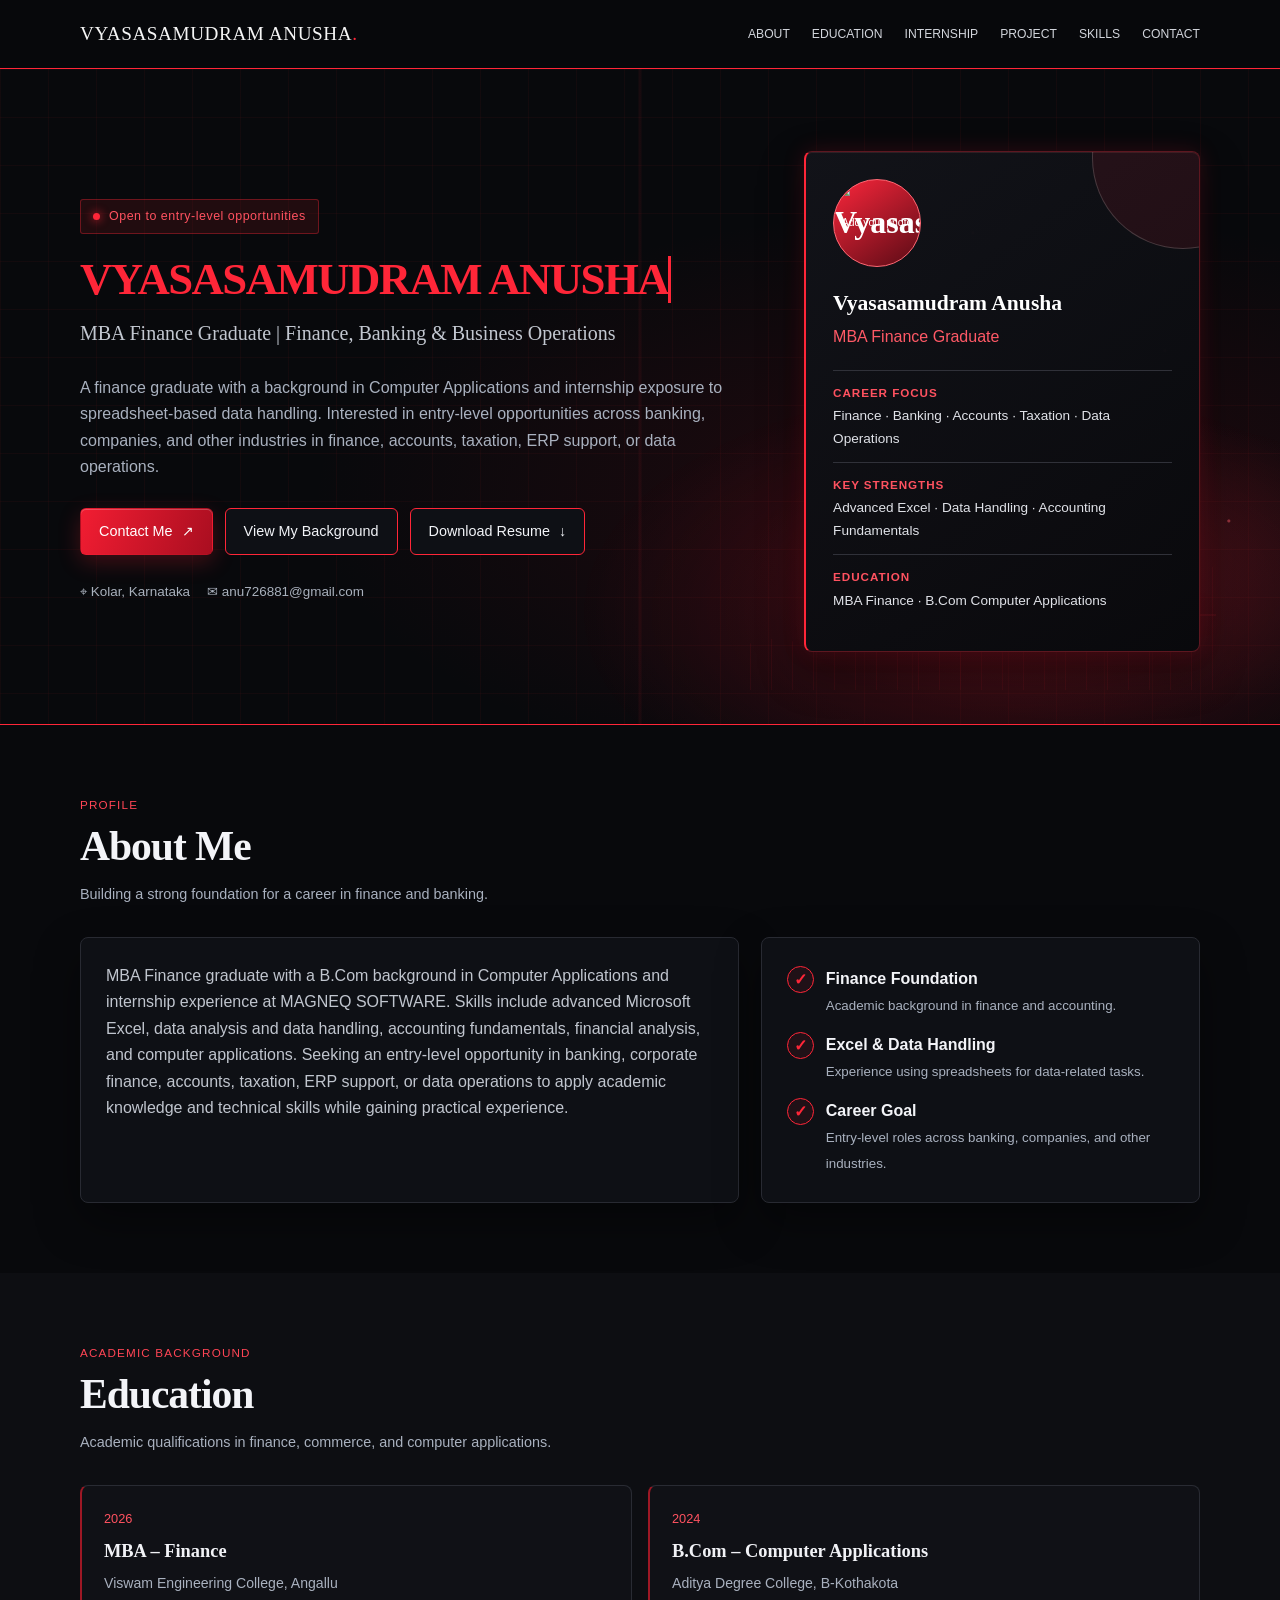
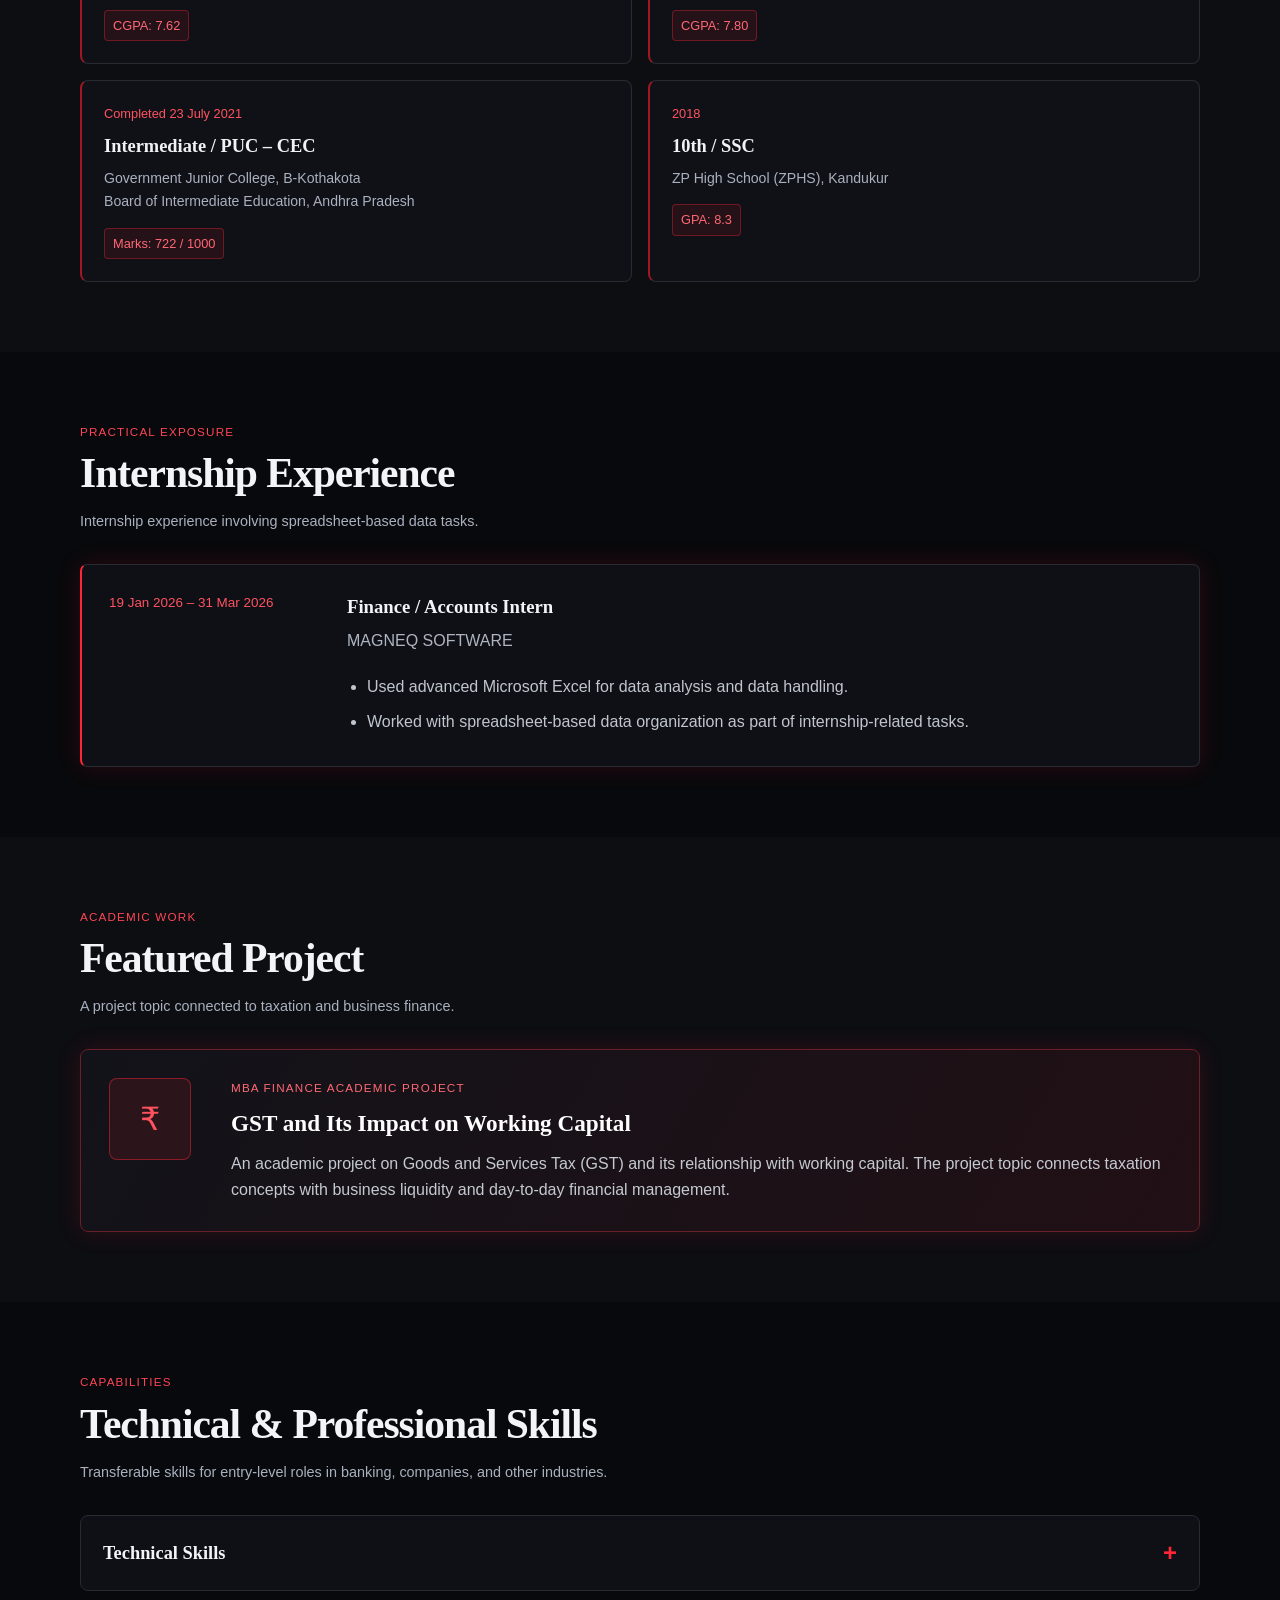
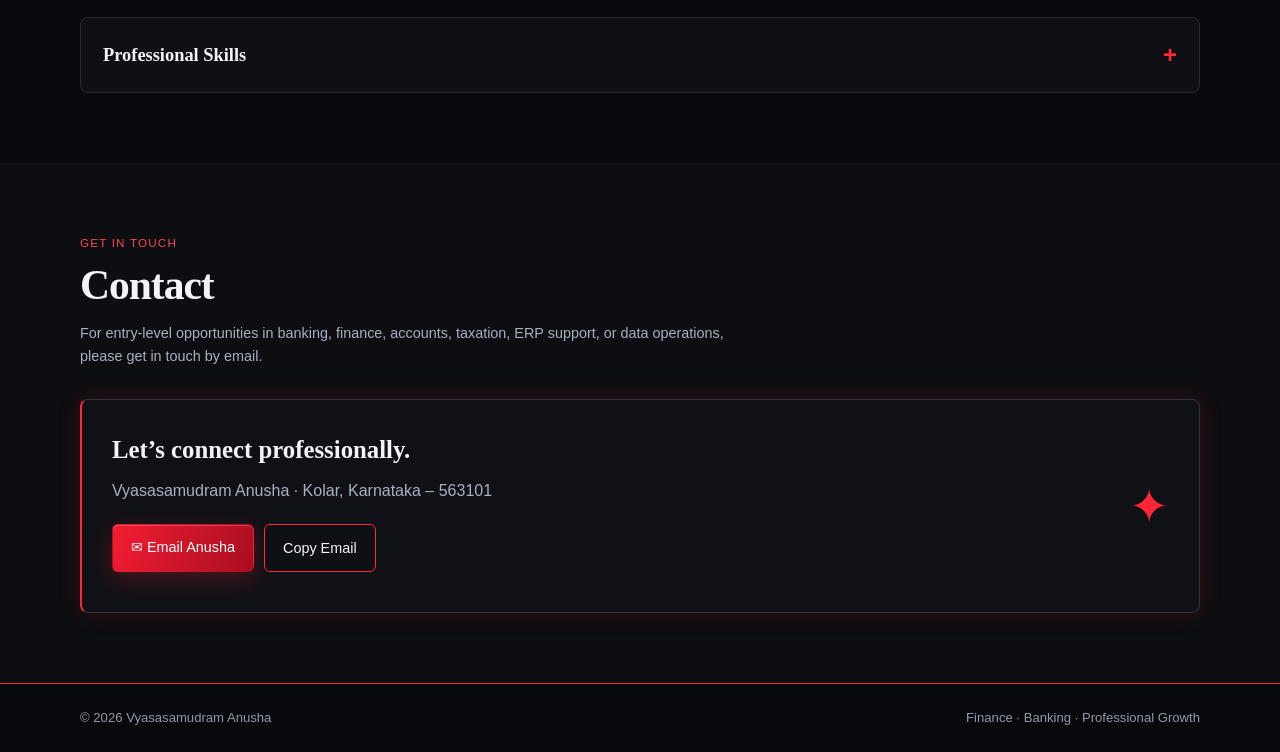
==== index.html @ e020b52f "Update and rename anusha_finance_portfolio.html to index.html" ====
<!DOCTYPE html>
<html lang="en">
<head>
  <meta charset="UTF-8" />
  <meta name="viewport" content="width=device-width, initial-scale=1.0" />
  <meta name="description" content="Portfolio of Vyasasamudram Anusha, MBA Finance graduate seeking opportunities in banking and financial services." />
  <title>VYASASAMUDRAM ANUSHA | Finance Portfolio</title>
  <link rel="stylesheet" href="styles.css" />
</head>
<body>
  <header>
    <div class="container nav">
      <a class="brand" href="#home">VYASASAMUDRAM ANUSHA<span>.</span></a>
      <button class="menu-button" id="menuButton" aria-label="Open navigation" aria-expanded="false">☰ Menu</button>
      <nav class="nav-links" id="navLinks" aria-label="Main navigation">
        <a href="#about">About</a>
        <a href="#education">Education</a>
        <a href="#experience">Internship</a>
        <a href="#project">Project</a>
        <a href="#skills">Skills</a>
        <a href="#contact">Contact</a>
      </nav>
    </div>
  </header>

  <main>
    <section class="hero" id="home">
      <div class="container hero-grid">
        <div>
          <div class="eyebrow">Open to entry-level opportunities</div>
          <h1><span class="typewriter">VYASASAMUDRAM ANUSHA</span></h1>
          <p class="hero-subtitle">MBA Finance Graduate | Finance, Banking &amp; Business Operations</p>
          <p style="color:var(--muted);max-width:650px">A finance graduate with a background in Computer Applications and internship exposure to spreadsheet-based data handling. Interested in entry-level opportunities across banking, companies, and other industries in finance, accounts, taxation, ERP support, or data operations.</p>
          <div class="hero-actions">
            <a class="btn btn-primary" href="tel:+919059560524">Contact Me <span aria-hidden="true">↗</span></a>
            <a class="btn btn-secondary" href="#education">View My Background</a>
            <a class="btn btn-secondary" href="resume.pdf" download>Download Resume <span aria-hidden="true">↓</span></a>
          </div>
          <div class="quick-info">
            <span>⌖ Kolar, Karnataka</span>
            <span>✉ anu726881@gmail.com</span>
          </div>
        </div>
        <aside class="profile-card" aria-label="Profile summary">
          <div class="avatar photo-placeholder">
            <img id="profilePhoto" src="your-photo.jpg" alt="Vyasasamudram Anusha" />
            <span>Add your photo</span>
          </div>
          <h2>Vyasasamudram Anusha</h2>
          <p class="role">MBA Finance Graduate</p>
          <div class="profile-line"><strong>Career Focus</strong>Finance · Banking · Accounts · Taxation · Data Operations</div>
          <div class="profile-line"><strong>Key Strengths</strong>Advanced Excel · Data Handling · Accounting Fundamentals</div>
          <div class="profile-line"><strong>Education</strong>MBA Finance · B.Com Computer Applications</div>
        </aside>
      </div>
    </section>

    <section id="about">
      <div class="container">
        <div class="section-heading">
          <div class="kicker">Profile</div>
          <h2 class="section-title">About Me</h2>
          <p>Building a strong foundation for a career in finance and banking.</p>
        </div>
        <div class="about-grid">
          <div class="panel">
            <p>MBA Finance graduate with a B.Com background in Computer Applications and internship experience at MAGNEQ SOFTWARE. Skills include advanced Microsoft Excel, data analysis and data handling, accounting fundamentals, financial analysis, and computer applications. Seeking an entry-level opportunity in banking, corporate finance, accounts, taxation, ERP support, or data operations to apply academic knowledge and technical skills while gaining practical experience.</p>
          </div>
          <div class="panel">
            <div class="focus-list">
              <div class="focus-item"><span class="check">✓</span><div><strong>Finance Foundation</strong><small>Academic background in finance and accounting.</small></div></div>
              <div class="focus-item"><span class="check">✓</span><div><strong>Excel &amp; Data Handling</strong><small>Experience using spreadsheets for data-related tasks.</small></div></div>
              <div class="focus-item"><span class="check">✓</span><div><strong>Career Goal</strong><small>Entry-level roles across banking, companies, and other industries.</small></div></div>
            </div>
          </div>
        </div>
      </div>
    </section>

    <section id="education" style="background:#edf2f8">
      <div class="container">
        <div class="section-heading">
          <div class="kicker">Academic Background</div>
          <h2 class="section-title">Education</h2>
          <p>Academic qualifications in finance, commerce, and computer applications.</p>
        </div>
        <div class="education-grid">
          <article class="edu-card">
            <div class="year">2026</div>
            <h3>MBA – Finance</h3>
            <p>Viswam Engineering College, Angallu</p>
            <span class="score">CGPA: 7.62</span>
          </article>
          <article class="edu-card">
            <div class="year">2024</div>
            <h3>B.Com – Computer Applications</h3>
            <p>Aditya Degree College, B-Kothakota</p>
            <span class="score">CGPA: 7.80</span>
          </article>
          <article class="edu-card">
            <div class="year">Completed 23 July 2021</div>
            <h3>Intermediate / PUC – CEC</h3>
            <p>Government Junior College, B-Kothakota<br>Board of Intermediate Education, Andhra Pradesh</p>
            <span class="score">Marks: 722 / 1000</span>
          </article>
          <article class="edu-card">
            <div class="year">2018</div>
            <h3>10th / SSC</h3>
            <p>ZP High School (ZPHS), Kandukur</p>
            <span class="score">GPA: 8.3</span>
          </article>
        </div>
      </div>
    </section>

    <section id="experience">
      <div class="container">
        <div class="section-heading">
          <div class="kicker">Practical Exposure</div>
          <h2 class="section-title">Internship Experience</h2>
          <p>Internship experience involving spreadsheet-based data tasks.</p>
        </div>
        <article class="experience-card">
          <div class="experience-date">19 Jan 2026 – 31 Mar 2026</div>
          <div>
            <h3>Finance / Accounts Intern</h3>
            <div class="company">MAGNEQ SOFTWARE</div>
            <ul class="clean">
              <li>Used advanced Microsoft Excel for data analysis and data handling.</li>
              <li>Worked with spreadsheet-based data organization as part of internship-related tasks.</li>
            </ul>
          </div>
        </article>
      </div>
    </section>

    <section id="project" style="background:#edf2f8">
      <div class="container">
        <div class="section-heading">
          <div class="kicker">Academic Work</div>
          <h2 class="section-title">Featured Project</h2>
          <p>A project topic connected to taxation and business finance.</p>
        </div>
        <article class="project-card">
          <div class="project-icon" aria-hidden="true">₹</div>
          <div>
            <div class="kicker">MBA Finance Academic Project</div>
            <h3>GST and Its Impact on Working Capital</h3>
            <p>An academic project on Goods and Services Tax (GST) and its relationship with working capital. The project topic connects taxation concepts with business liquidity and day-to-day financial management.</p>
          </div>
        </article>
      </div>
    </section>

    <section id="skills">
      <div class="container">
        <div class="section-heading">
          <div class="kicker">Capabilities</div>
          <h2 class="section-title">Technical &amp; Professional Skills</h2>
          <p>Transferable skills for entry-level roles in banking, companies, and other industries.</p>
        </div>
        <div class="skill-groups">
          <details class="skill-group">
            <summary>Technical Skills</summary>
            <div class="skill-category">
              <h4>Office, Data &amp; Computer Tools</h4>
              <div class="skills-wrap">
                <span class="skill primary">Advanced Microsoft Excel</span>
                <span class="skill">Microsoft Word</span>
                <span class="skill">Microsoft PowerPoint</span>
                <span class="skill">Microsoft Outlook</span>
                <span class="skill">Microsoft Office Suite</span>
                <span class="skill primary">Data Analysis &amp; Data Handling</span>
                <span class="skill">Spreadsheet Data Organization</span>
                <span class="skill">Computer Applications</span>
              </div>
            </div>
            <div class="skill-category">
              <h4>Finance, Accounts &amp; Taxation</h4>
              <div class="skills-wrap">
                <span class="skill">Accounting Fundamentals</span>
                <span class="skill">Financial Analysis</span>
                <span class="skill">Financial Statement Analysis</span>
                <span class="skill">Corporate Finance Fundamentals</span>
                <span class="skill">Cost &amp; Management Accounting</span>
                <span class="skill">GST &amp; Taxation Concepts</span>
                <span class="skill">Working Capital Management</span>
                <span class="skill">Banking Operations Knowledge</span>
              </div>
            </div>
            <div class="skill-category">
              <h4>ERP &amp; Accounting Systems</h4>
              <div class="skills-wrap">
                <span class="skill">Tally / Accounting Software</span>
                <span class="skill">ERP Systems: Foundational Knowledge</span>
              </div>
            </div>
          </details>
          <details class="skill-group">
            <summary>Professional Skills</summary>
            <div class="skills-wrap">
              <span class="skill">Attention to Detail</span>
              <span class="skill">Analytical Thinking</span>
              <span class="skill">Communication Skills</span>
              <span class="skill">Teamwork &amp; Collaboration</span>
              <span class="skill">Time Management</span>
            </div>
          </details>
        </div>
      </div>
    </section>

    <section id="contact" style="background:#edf2f8">
      <div class="container">
        <div class="section-heading">
          <div class="kicker">Get in Touch</div>
          <h2 class="section-title">Contact</h2>
          <p>For entry-level opportunities in banking, finance, accounts, taxation, ERP support, or data operations, please get in touch by email.</p>
        </div>
        <div class="contact-box">
          <div>
            <h3>Let’s connect professionally.</h3>
            <p>Vyasasamudram Anusha · Kolar, Karnataka – 563101</p>
            <div class="contact-links">
              <a class="btn btn-primary" href="mailto:anu726881@gmail.com?subject=Career%20Opportunity">✉ Email Anusha</a>
              <button class="btn btn-secondary" id="copyEmail" type="button">Copy Email</button>
            </div>
            <p id="copyStatus" role="status" aria-live="polite" style="margin-top:10px;font-size:.9rem"></p>
          </div>
          <div style="color:var(--blue);font-size:3rem" aria-hidden="true">✦</div>
        </div>
      </div>
    </section>
  </main>

  <footer>
    <div class="container">
      <span>© <span id="year"></span> Vyasasamudram Anusha</span>
      <span>Finance · Banking · Professional Growth</span>
    </div>
  </footer>

  <script src="script.js" defer></script>
</body>
</html>
---- styles.css ----
:root {
  color-scheme: dark;
  --navy: #f2f4f8;
  --blue: #ff2638;
  --teal: #ff2638;
  --ink: #e6eaf0;
  --muted: #a9b1bf;
  --paper: #0c0d11;
  --bg: #08090c;
  --line: #292c34;
  --soft: #241216;
  --shadow: 0 18px 45px rgba(0, 0, 0, .4);
  --red-glow: 0 0 24px rgba(255, 24, 48, .14);
}
* { box-sizing: border-box; }
html { scroll-behavior: smooth; scroll-padding-top: 78px; }
body {
  margin: 0;
  font-family: "DM Mono", "Segoe UI", Arial, sans-serif;
  color: var(--ink);
  background: var(--bg);
  line-height: 1.65;
}
a { color: inherit; text-decoration: none; }
.container { width: min(1120px, 92%); margin: 0 auto; }
header {
  position: sticky; top: 0; z-index: 10;
  background: rgba(8, 9, 12, .94);
  backdrop-filter: blur(14px);
  border-bottom: 1px solid var(--blue);
}
.nav { display: flex; align-items: center; justify-content: space-between; gap: 24px; min-height: 68px; }
.brand { font-family: "Playfair Display", Georgia, serif; font-size: 1.2rem; color: #f5f5f5; letter-spacing: .03em; white-space: nowrap; }
.brand span { color: var(--blue); }
.nav-links { display: flex; align-items: center; gap: 22px; font-size: .76rem; color: #d2d5dc; text-transform: uppercase; }
.nav-links a { transition: color .2s; }
.nav-links a:hover, .nav-links a:focus-visible { color: var(--blue); }
.menu-button { display: none; border: 1px solid var(--line); color: white; background: #101116; padding: 8px 12px; border-radius: 6px; font-size: .9rem; }
.hero {
  position: relative; overflow: hidden; padding: 82px 0 72px;
  border-bottom: 1px solid var(--blue);
  background:
    linear-gradient(90deg, transparent 49.8%, rgba(255,38,56,.08) 50%, transparent 50.2%),
    linear-gradient(rgba(255,38,56,.045) 1px, transparent 1px),
    linear-gradient(90deg, rgba(255,38,56,.045) 1px, transparent 1px),
    radial-gradient(ellipse at 76% 66%, rgba(123, 12, 24, .23), transparent 48%),
    #08090c;
  background-size: auto, 48px 48px, 48px 48px, auto, auto;
}
.hero::after {
  content: ""; position: absolute; right: 5%; bottom: 34px; width: 38%; height: 150px;
  opacity: .5; pointer-events: none;
  background: linear-gradient(180deg, transparent 49%, rgba(255,38,56,.25) 50%, transparent 51%),
    repeating-linear-gradient(90deg, transparent 0 20px, rgba(255,38,56,.14) 20px 21px);
  clip-path: polygon(0 72%, 10% 65%, 18% 72%, 28% 46%, 36% 59%, 48% 34%, 57% 52%, 69% 18%, 77% 41%, 88% 5%, 100% 19%, 100% 100%, 0 100%);
}
.hero-grid { display: grid; grid-template-columns: 1.35fr .8fr; gap: 56px; align-items: center; position: relative; z-index: 1; }
.eyebrow { display: inline-flex; align-items: center; gap: 9px; color: #ff5260; background: rgba(255,38,56,.1); border: 1px solid rgba(255,38,56,.35); padding: 6px 12px; border-radius: 3px; font-size: .78rem; font-weight: 500; letter-spacing: .04em; }
.eyebrow::before { content: ""; width: 7px; height: 7px; background: var(--blue); border-radius: 50%; box-shadow: 0 0 10px var(--blue); }
h1 { color: #f2f4f8; font-family: "Playfair Display", Georgia, serif; font-size: clamp(2.5rem, 6vw, 4.8rem); line-height: 1.05; letter-spacing: -.035em; margin: 22px 0 14px; }
h1 span { color: var(--blue); }
.hero-subtitle { color: #c2c7d0; font-family: "Playfair Display", Georgia, serif; font-size: clamp(1rem, 2vw, 1.25rem); max-width: 650px; margin: 0 0 25px; }
.hero-actions { display: flex; flex-wrap: wrap; gap: 12px; margin: 27px 0 26px; }
.btn { display: inline-flex; justify-content: center; align-items: center; gap: 9px; border-radius: 6px; padding: 11px 18px; font-weight: 500; font-size: .9rem; border: 1px solid transparent; transition: transform .2s, box-shadow .2s, background .2s; cursor: pointer; }
.btn:hover { transform: translateY(-2px); }
.btn-primary { color: white; background: linear-gradient(110deg, #f21d32, #a90e20); box-shadow: 0 7px 22px rgba(255,38,56,.2); }
.btn-secondary { background: #0e1015; border-color: var(--blue); color: #f2f4f8; }
.quick-info { display: flex; flex-wrap: wrap; gap: 17px; color: #aab1bd; font-size: .84rem; }
.quick-info span { display: inline-flex; align-items: center; gap: 7px; }
.profile-card { background: linear-gradient(145deg, rgba(18,19,25,.98), rgba(8,9,12,.98)); border: 1px solid #5d1720; border-left: 2px solid var(--blue); border-radius: 8px; padding: 27px; box-shadow: var(--red-glow); position: relative; overflow: hidden; color: #fff; }
.profile-card::before { content: ""; position: absolute; width: 180px; height: 180px; right: -75px; top: -85px; background: rgba(255,38,56,.09); border: 1px solid rgba(255,255,255,.17); border-radius: 50%; }
.avatar { width: 88px; height: 88px; border-radius: 50%; display: grid; place-items: center; background: linear-gradient(145deg, #fa263b, #590b15); border: 1px solid #ff6874; color: white; font-family: "Playfair Display", Georgia, serif; font-size: 2rem; font-weight: 700; position: relative; overflow: hidden; }
.photo-placeholder span { font-family: "Segoe UI", Arial, sans-serif; font-size: .65rem; font-weight: 500; text-align: center; }
.photo-placeholder img { position: absolute; inset: 0; width: 100%; height: 100%; object-fit: cover; border-radius: 50%; }
.profile-card h2 { color: #fff; font-family: "Playfair Display", Georgia, serif; margin: 19px 0 2px; font-size: 1.35rem; }
.profile-card .role { color: #ff5966; font-weight: 500; margin: 0 0 20px; }
.profile-line { padding: 12px 0; border-top: 1px solid #303139; color: #e0e2e8; font-size: .85rem; overflow-wrap: anywhere; }
.profile-line strong { color: #ff5260; display: block; font-size: .73rem; text-transform: uppercase; letter-spacing: .08em; margin-bottom: 3px; }
section { padding: 70px 0; background-color: #08090c; }
#education, #project, #contact { background-color: #0d0e12 !important; }
.section-heading { max-width: 680px; margin-bottom: 30px; }
.kicker { color: #ff4555; text-transform: uppercase; letter-spacing: .1em; font-size: .73rem; font-weight: 500; }
h2.section-title { color: #f3f4f8; font-family: "Playfair Display", Georgia, serif; font-size: clamp(1.8rem, 3.5vw, 2.6rem); letter-spacing: -.025em; line-height: 1.18; margin: 8px 0 12px; }
.section-heading p { color: var(--muted); margin: 0; font-size: .9rem; }
.about-grid { display: grid; grid-template-columns: 1.2fr .8fr; gap: 22px; }
.panel { background: #0e1015; border: 1px solid #282a32; border-radius: 8px; padding: 25px; box-shadow: var(--shadow); }
.panel p { color: #c0c5ce; margin: 0; }
.focus-list { display: grid; gap: 13px; margin-top: 3px; }
.focus-item { display: flex; align-items: flex-start; gap: 12px; }
.check { flex: 0 0 27px; height: 27px; display: grid; place-items: center; border-radius: 50%; color: var(--blue); border: 1px solid var(--blue); background: rgba(255,38,56,.08); font-weight: 900; }
.focus-item strong { display: block; color: #f3f4f8; }
.focus-item small { color: var(--muted); }
.education-grid { display: grid; grid-template-columns: repeat(2, minmax(0,1fr)); gap: 16px; }
.edu-card { padding: 22px; border-radius: 8px; border: 1px solid #292b33; border-left: 2px solid #9e1825; background: #101116; transition: border-color .2s, transform .2s; }
.edu-card:hover { border-color: var(--blue); transform: translateY(-3px); }
.edu-card .year { color: #ff5260; font-weight: 500; font-size: .8rem; }
.edu-card h3 { color: #f1f2f6; font-family: "Playfair Display", Georgia, serif; margin: 7px 0 6px; font-size: 1.15rem; }
.edu-card p { color: var(--muted); margin: 0; font-size: .88rem; }
.score { display: inline-block; margin-top: 14px; background: rgba(255,38,56,.09); color: #ff6874; border: 1px solid rgba(255,38,56,.35); border-radius: 4px; padding: 4px 8px; font-weight: 500; font-size: .8rem; }
.experience-card { display: grid; grid-template-columns: 210px 1fr; gap: 28px; background: #0e1015; border: 1px solid #292b33; border-left: 2px solid var(--blue); border-radius: 7px; padding: 27px; box-shadow: var(--red-glow); }
.experience-date { color: #ff5260; font-size: .84rem; font-weight: 500; }
.experience-card h3 { color: #f3f4f8; font-family: "Playfair Display", Georgia, serif; margin: 0 0 5px; }
.experience-card .company { color: #aeb5c1; margin-bottom: 16px; }
ul.clean { margin: 0; padding-left: 20px; color: #c0c5ce; }
ul.clean li { padding: 4px 0; }
.project-card { display: grid; grid-template-columns: 100px 1fr; gap: 22px; align-items: start; background: linear-gradient(120deg, #121319, #211015); color: white; border: 1px solid #69202a; border-radius: 8px; padding: 28px; box-shadow: var(--red-glow); }
.project-icon { width: 82px; height: 82px; border-radius: 8px; display: grid; place-items: center; background: rgba(255,38,56,.1); border: 1px solid rgba(255,38,56,.45); color: #ff5260; font-size: 2rem; }
.project-card .kicker { color: #ff6874; }
.project-card h3 { font-family: "Playfair Display", Georgia, serif; margin: 7px 0 8px; font-size: 1.45rem; }
.project-card p { color: #c5c9d1; margin: 0; }
.skill-groups { display: grid; gap: 26px; }
.skill-group { background: #0e1015; border: 1px solid #282a32; border-radius: 8px; padding: 22px; }
.skill-group h3 { color: #f3f4f8; font-family: "Playfair Display", Georgia, serif; font-size: 1.15rem; margin: 0 0 18px; }
.skill-category + .skill-category { margin-top: 20px; }
.skill-category h4 { color: #ff6874; font-size: .83rem; letter-spacing: .04em; margin: 0 0 10px; }
.skills-wrap { display: flex; flex-wrap: wrap; gap: 11px; }
.skill { background: #101116; border: 1px solid #343640; color: #d9dce3; padding: 10px 14px; border-radius: 6px; font-weight: 500; font-size: .88rem; }
.skill.primary { border-color: #a62531; background: #1b1013; color: #ff727d; }
.contact-box { display: grid; grid-template-columns: 1fr auto; gap: 28px; align-items: center; background: #101116; border: 1px solid #343038; border-left: 2px solid var(--blue); border-radius: 8px; padding: 30px; box-shadow: var(--red-glow); }
.contact-box h3 { color: #f3f4f8; font-family: "Playfair Display", Georgia, serif; font-size: 1.55rem; margin: 0 0 7px; }
.contact-box p { color: var(--muted); margin: 0; }
.contact-links { display: flex; flex-wrap: wrap; gap: 10px; margin-top: 20px; }
footer { padding: 23px 0; color: #9299a6; font-size: .82rem; border-top: 1px solid var(--blue); background: #08090c; }
footer .container { display: flex; flex-wrap: wrap; justify-content: space-between; gap: 10px; }
::selection { color: #fff; background: #aa1422; }
:focus-visible { outline: 2px solid #ff5966; outline-offset: 3px; }
@media (max-width: 760px) {
  .nav { min-height: 64px; }
  .brand { font-size: 1rem; }
  .menu-button { display: inline-block; }
  .nav-links { display: none; position: absolute; top: 64px; left: 0; right: 0; background: #0c0d11; padding: 18px 4%; border-bottom: 1px solid var(--blue); flex-direction: column; align-items: flex-start; gap: 15px; }
  .nav-links.open { display: flex; }
  .hero { padding: 54px 0; }
  .hero-grid, .about-grid, .contact-box { grid-template-columns: 1fr; }
  .hero-grid { gap: 30px; }
  .hero::after { width: 70%; opacity: .3; }
  .education-grid { grid-template-columns: 1fr; }
  .experience-card { grid-template-columns: 1fr; gap: 10px; }
  .project-card { grid-template-columns: 1fr; }
  section { padding: 54px 0; }
  .contact-box { padding: 24px; }
}
@media (max-width: 420px) {
  .brand { font-size: .83rem; }
  h1 { font-size: 2.45rem; }
  .profile-card, .panel, .experience-card, .project-card { padding: 21px; }
  .quick-info { font-size: .78rem; }
}
@media print {
  :root { color-scheme: light; }
  body, section, #education, #project, #contact { background: white !important; color: #111; }
  header, .hero-actions, .contact-links, footer { display: none !important; }
  section, .hero { padding: 25px 0; }
  .panel, .edu-card, .experience-card, .project-card { break-inside: avoid; box-shadow: none; }
}
.typewriter { display: inline-block; white-space: nowrap; overflow: hidden; vertical-align: bottom; border-right: 3px solid var(--blue); animation: typing 1.8s steps(19, end) forwards, blink .6s step-end infinite; }
@keyframes typing { from { clip-path: inset(0 100% 0 0); } to { clip-path: inset(0 0 0 0); } }
@keyframes blink { 50% { border-color: transparent; } }
@media (prefers-reduced-motion: reduce) {
  *, *::before, *::after { scroll-behavior: auto !important; animation-duration: .01ms !important; animation-iteration-count: 1 !important; transition-duration: .01ms !important; }
}

/* Keep the existing layout from overflowing at intermediate and narrow widths. */
@media (max-width: 900px) {
  .nav { min-height: 64px; }
  .menu-button { display: inline-block; flex: 0 0 auto; }
  .nav-links {
    display: none;
    position: absolute;
    top: 64px;
    left: 0;
    right: 0;
    background: #0c0d11;
    padding: 18px 4%;
    border-bottom: 1px solid var(--blue);
    flex-direction: column;
    align-items: flex-start;
    gap: 15px;
  }
  .nav-links.open { display: flex; }
  .hero-grid { grid-template-columns: 1fr; gap: 30px; }
  h1 { font-size: clamp(1.5rem, 5vw, 2.4rem); }
  .hero-grid > *, .about-grid > *, .education-grid > *,
  .experience-card > *, .project-card > *, .contact-box > * { min-width: 0; }
}

@media (min-width: 901px) and (max-width: 1200px) {
  h1 { font-size: clamp(2rem, 3.8vw, 2.4rem); }
}

@media (min-width: 901px) and (max-width: 960px) {
  .hero-grid { grid-template-columns: 1fr; gap: 30px; }
}

@media (min-width: 1201px) {
  h1 { font-size: 2.8rem; }
}

@media (max-width: 420px) {
  .nav { gap: 10px; }
  .brand { font-size: clamp(.68rem, 3.4vw, .83rem); }
  h1 { font-size: clamp(1.2rem, 6.2vw, 2rem); }
}

@media (max-width: 360px) {
  .hero-actions .btn { padding: 10px 12px; font-size: .84rem; }
}

/* Red glow, sparkle, and liquid-like depth accents. */
.hero::before {
  content: "";
  position: absolute;
  inset: 0;
  z-index: 0;
  pointer-events: none;
  opacity: .7;
  background:
    radial-gradient(ellipse at 78% 83%, rgba(255, 24, 48, .27), transparent 30%),
    radial-gradient(ellipse at 85% 76%, rgba(255, 64, 80, .17), transparent 22%),
    radial-gradient(circle at 76% 25%, rgba(255, 96, 108, .8) 0 1px, transparent 2px),
    radial-gradient(circle at 91% 43%, rgba(255, 96, 108, .75) 0 1px, transparent 2px),
    radial-gradient(circle at 69% 58%, rgba(255, 96, 108, .65) 0 1px, transparent 2px),
    radial-gradient(circle at 96% 69%, rgba(255, 96, 108, .7) 0 1px, transparent 2px);
  animation: red-shimmer 6s ease-in-out infinite alternate;
}
.hero::after {
  filter: drop-shadow(0 0 12px rgba(255, 24, 48, .5));
}
.profile-card {
  box-shadow: 0 0 22px rgba(255, 24, 48, .16), 0 18px 45px rgba(0, 0, 0, .4), inset 0 1px rgba(255, 120, 130, .12);
  transition: transform .35s ease, box-shadow .35s ease;
}
.profile-card:hover {
  transform: perspective(900px) rotateY(-2deg) translateY(-4px);
  box-shadow: 0 0 34px rgba(255, 24, 48, .3), 0 24px 48px rgba(0, 0, 0, .5), inset 0 1px rgba(255, 120, 130, .2);
}
.btn-primary {
  box-shadow: 0 7px 22px rgba(255, 38, 56, .24), inset 0 1px rgba(255, 255, 255, .22);
}
.btn-primary:hover {
  box-shadow: 0 10px 30px rgba(255, 38, 56, .42), inset 0 1px rgba(255, 255, 255, .28);
}
@keyframes red-shimmer {
  from { opacity: .45; transform: scale(1); }
  to { opacity: .9; transform: scale(1.015); }
}
@media (prefers-reduced-motion: reduce) {
  .hero::before { animation: none; }
  .profile-card { transition: none; }
}

.skill-group summary {
  display: flex;
  align-items: center;
  justify-content: space-between;
  gap: 16px;
  color: #f3f4f8;
  font-family: "Playfair Display", Georgia, serif;
  font-size: 1.15rem;
  font-weight: 700;
  cursor: pointer;
  list-style: none;
}
.skill-group summary::-webkit-details-marker { display: none; }
.skill-group summary::after {
  content: "+";
  color: var(--blue);
  font: 700 1.5rem/1 "Segoe UI", Arial, sans-serif;
}
.skill-group[open] summary::after { content: "−"; }
.skill-group summary:focus-visible { outline: 2px solid #ff5966; outline-offset: 5px; }
.skill-group[open] summary { margin-bottom: 18px; }
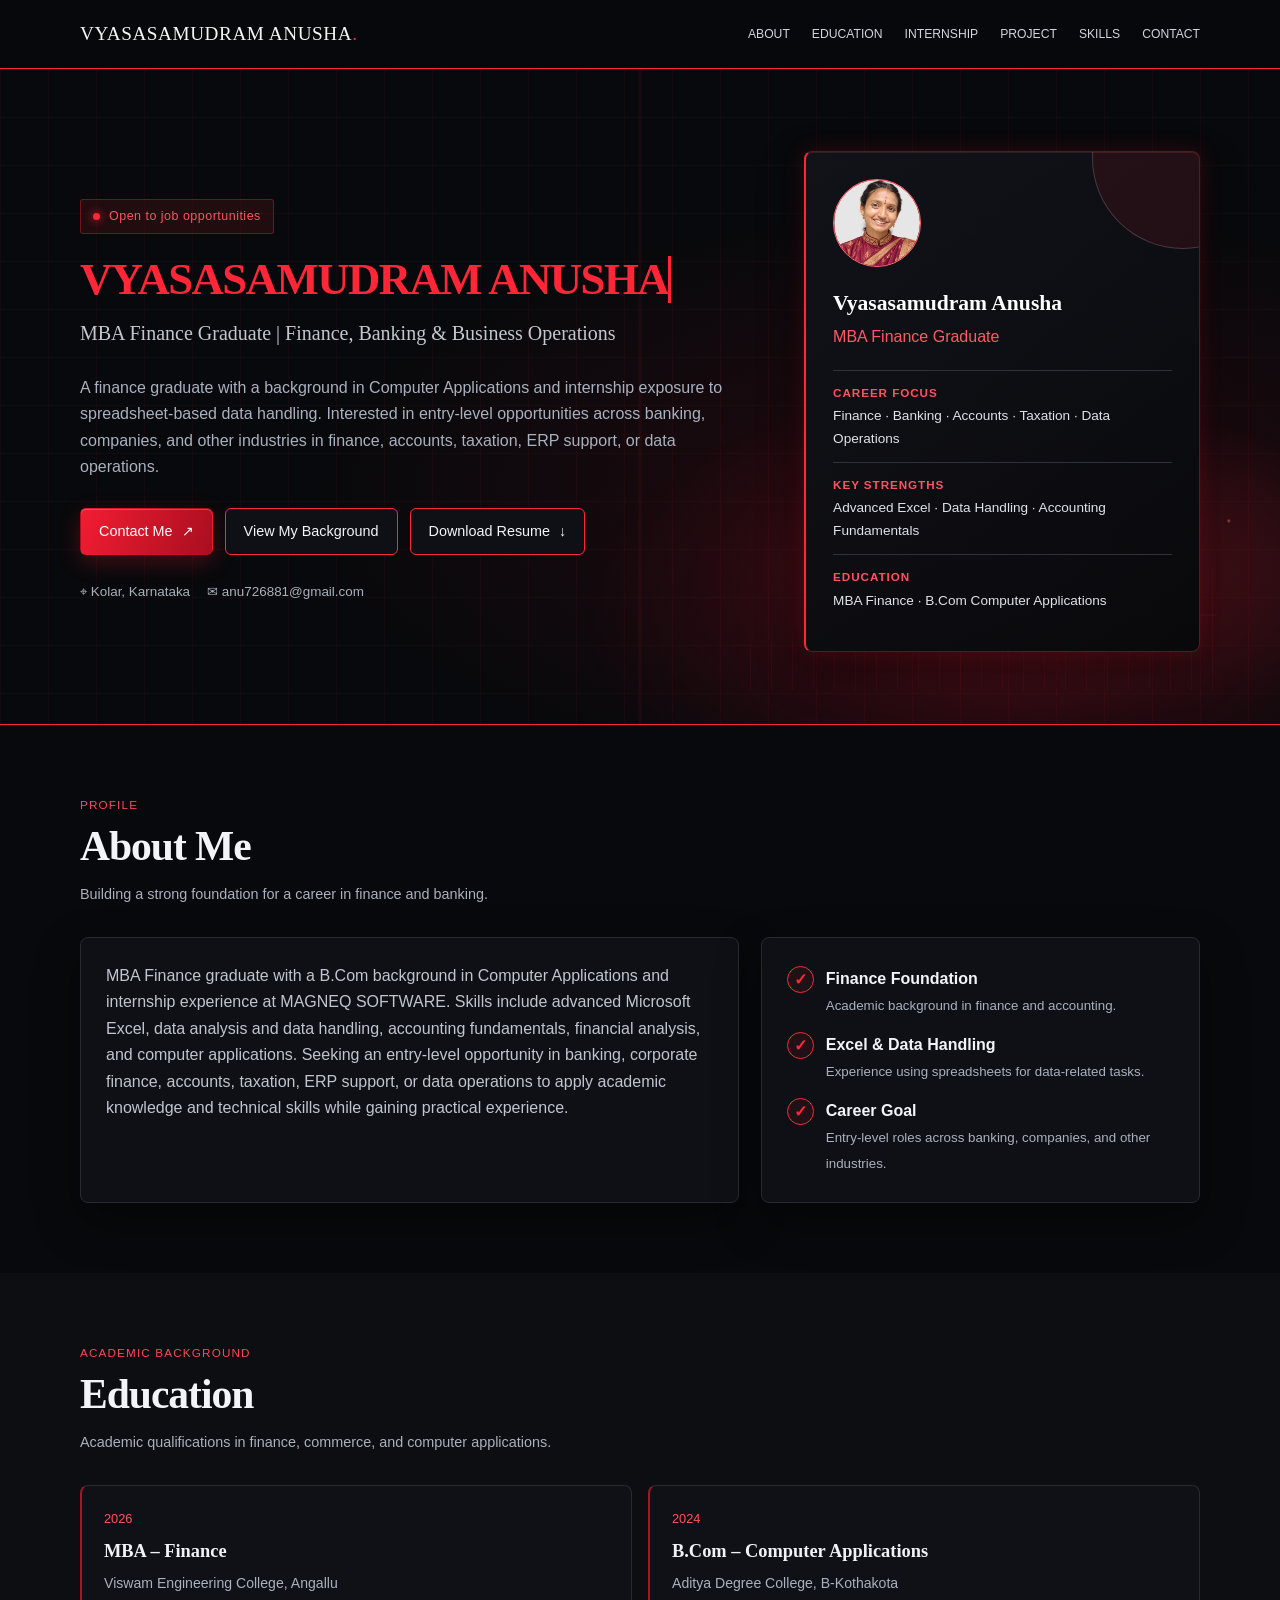
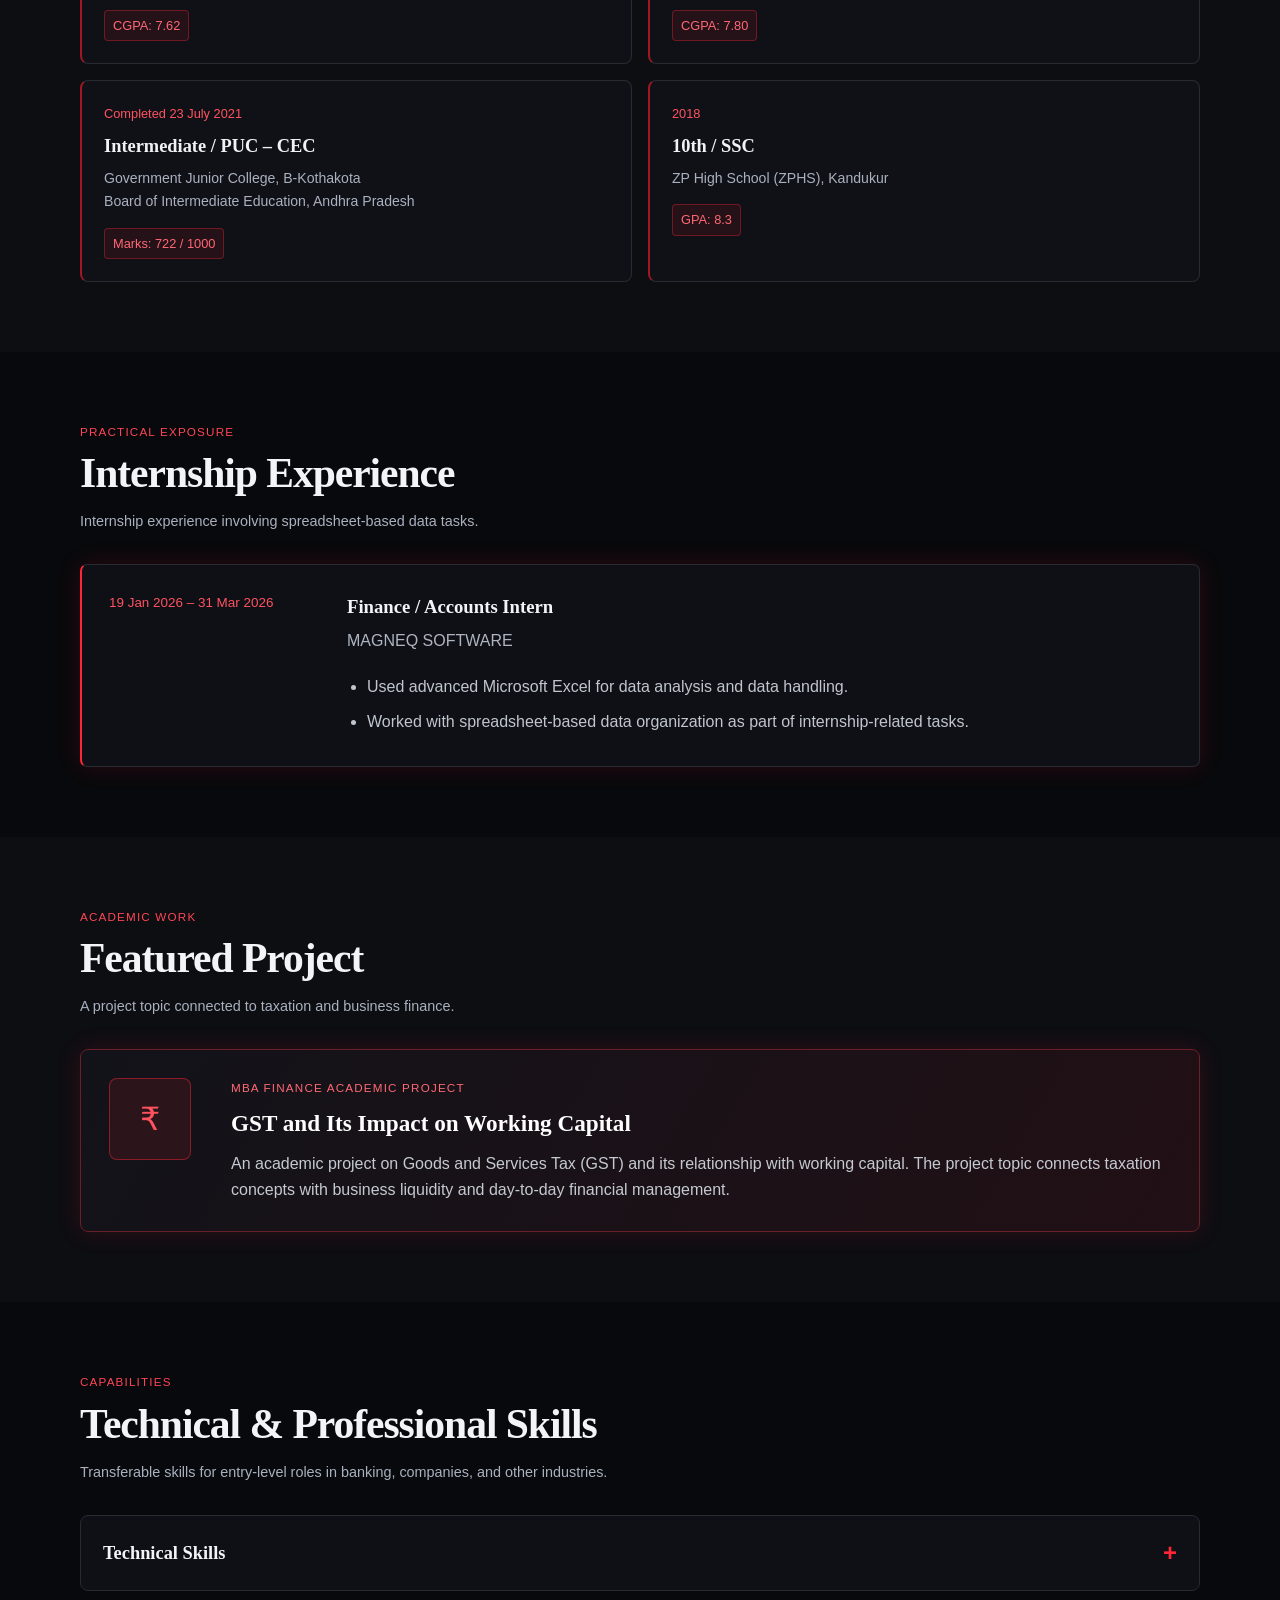
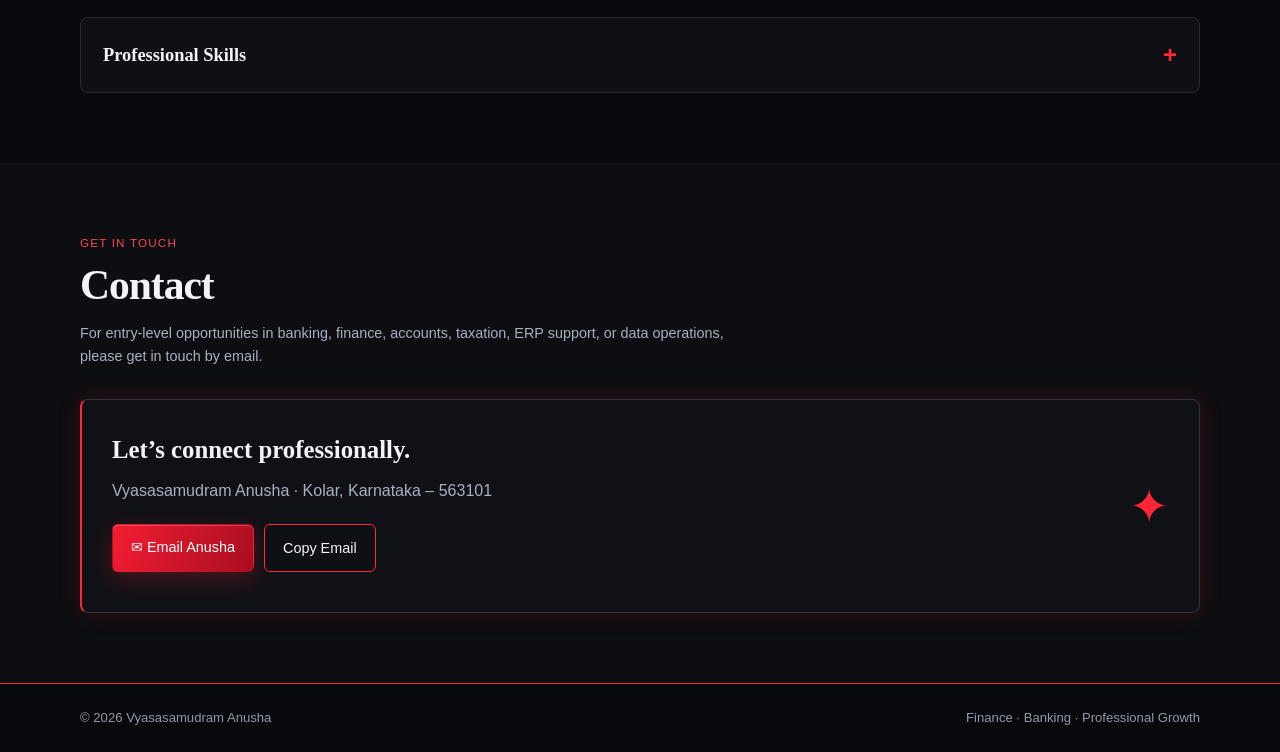
==== commit edadfa93: "Update index.html" ====
--- a/index.html
+++ b/index.html
@@ -27,7 +27,7 @@
     <section class="hero" id="home">
       <div class="container hero-grid">
         <div>
-          <div class="eyebrow">Open to entry-level opportunities</div>
+          <div class="eyebrow">Open to job opportunities</div>
           <h1><span class="typewriter">VYASASAMUDRAM ANUSHA</span></h1>
           <p class="hero-subtitle">MBA Finance Graduate | Finance, Banking &amp; Business Operations</p>
           <p style="color:var(--muted);max-width:650px">A finance graduate with a background in Computer Applications and internship exposure to spreadsheet-based data handling. Interested in entry-level opportunities across banking, companies, and other industries in finance, accounts, taxation, ERP support, or data operations.</p>
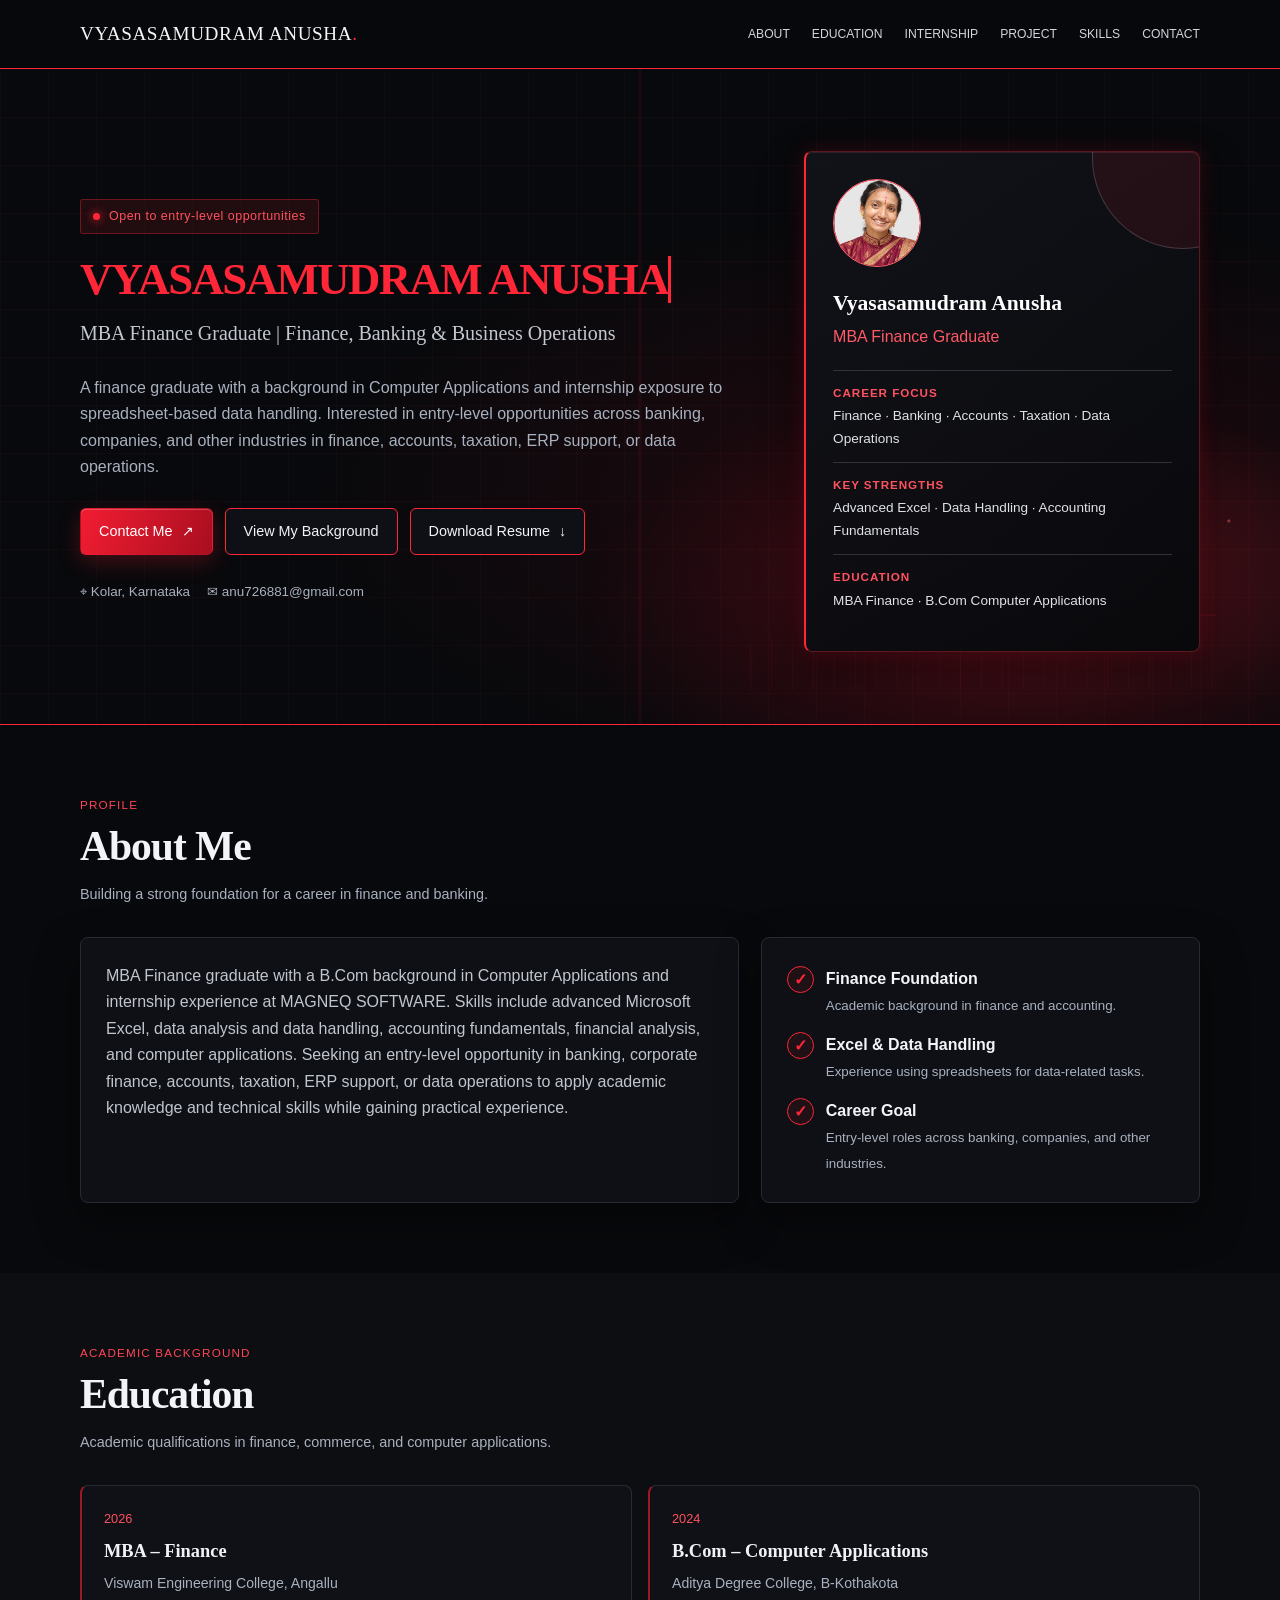
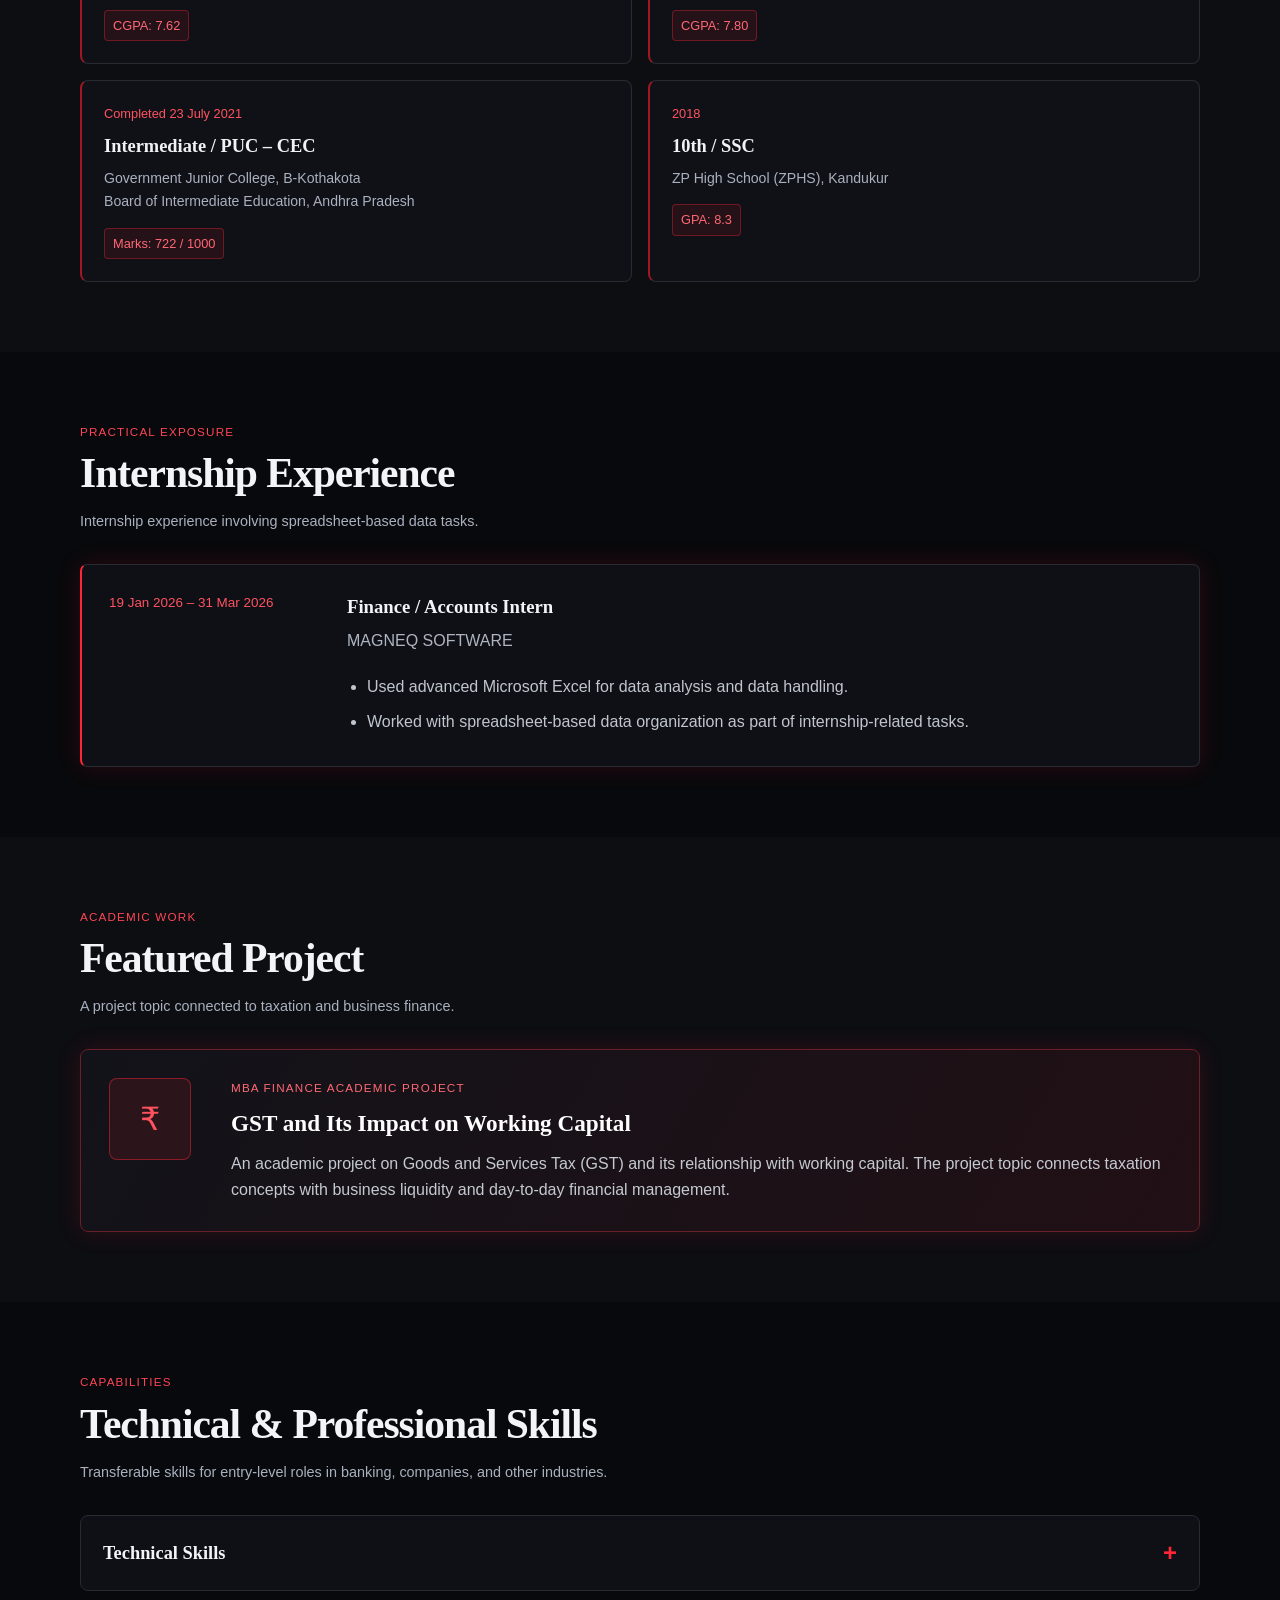
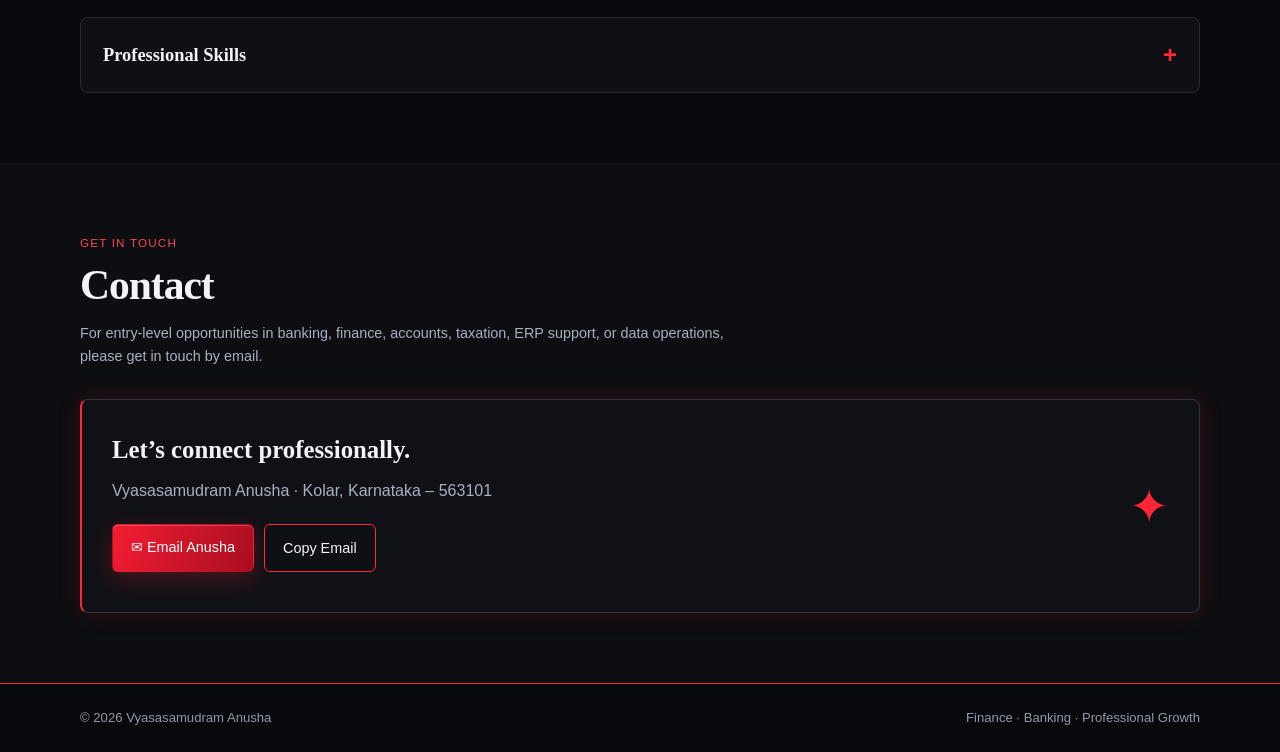
==== commit cd7b72fd: "Update index.html" ====
--- a/index.html
+++ b/index.html
@@ -27,7 +27,7 @@
     <section class="hero" id="home">
       <div class="container hero-grid">
         <div>
-          <div class="eyebrow">Open to job opportunities</div>
+          <div class="eyebrow">Open to entry-level opportunities</div>
           <h1><span class="typewriter">VYASASAMUDRAM ANUSHA</span></h1>
           <p class="hero-subtitle">MBA Finance Graduate | Finance, Banking &amp; Business Operations</p>
           <p style="color:var(--muted);max-width:650px">A finance graduate with a background in Computer Applications and internship exposure to spreadsheet-based data handling. Interested in entry-level opportunities across banking, companies, and other industries in finance, accounts, taxation, ERP support, or data operations.</p>
